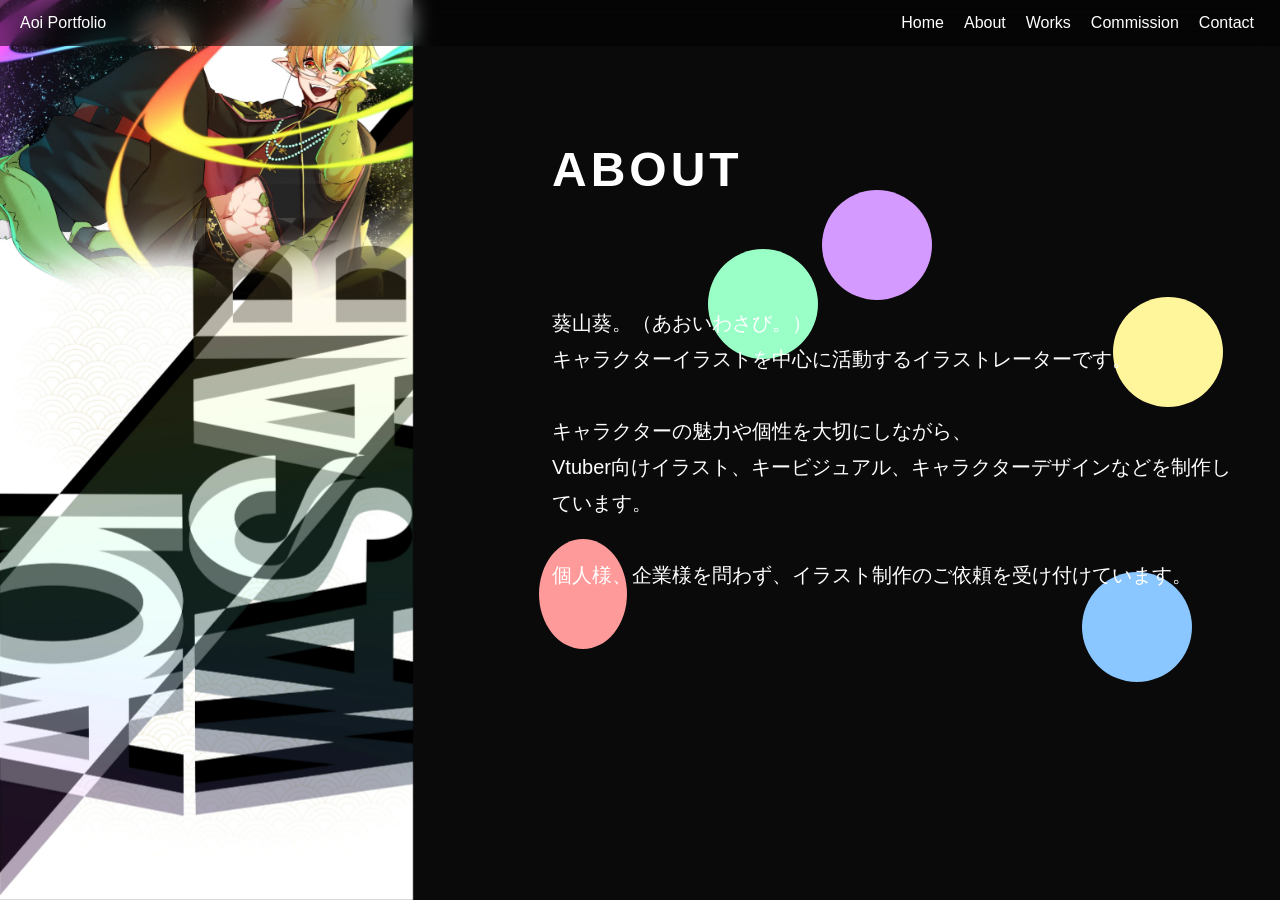
==== about.html @ e992e56d "Update about.html" ====
<!DOCTYPE html>
<html lang="ja">
<head>
<meta charset="UTF-8">
<title>Aoi Portfolio - About</title>
<meta name="viewport" content="width=device-width, initial-scale=1.0">

<style>
    body {
        margin: 0;
        padding-top: 70px;
        background: #0a0a0a;
        color: white;
        font-family: "Noto Sans JP", sans-serif;
        overflow: hidden;
    }

    header {
        position: fixed;
        top: 0;
        width: 100%;
        padding: 10px 20px;
        display: flex;
        justify-content: space-between;
        align-items: center;
        background: rgba(0,0,0,0.5);
        backdrop-filter: blur(10px);
        z-index: 1000;
        box-sizing: border-box;
    }

    nav {
        display: flex;
        gap: 8px;
        flex-wrap: wrap;
    }

    nav a {
        color: white;
        text-decoration: none;
        font-size: 16px;
        padding: 4px 6px;
        transition: 0.3s;
    }

    nav a:hover {
        color: black;
        background: white;
        border-radius: 4px;
    }

    .about-layout {
        display: grid;
        grid-template-columns: 40% 60%;
        height: calc(100vh - 70px);
    }

    .about-img {
        height: 100vh;
        width: auto;
        object-fit: contain;
        position: fixed;
        left: 0;
        top: 0;
    }

    .right-text {
        position: absolute;
        left: 40%;
        top: 70px;
        width: 60%;
        height: calc(100vh - 70px);
        padding: 40px;
        box-sizing: border-box;
        display: flex;
        flex-direction: column;
        justify-content: flex-start;
        gap: 20px;
    }

    .about-title {
        font-size: 48px;
        letter-spacing: 4px;
    }

    .about-desc {
        font-size: 20px;
        line-height: 1.8;
        white-space: pre-line;
    }

    /* ===== 玉 ===== */
    .ball {
        position: fixed;
        width: 110px;
        height: 110px;
        border-radius: 50%;
        z-index: -1;
        transition: transform 0.12s ease, left 1s ease, top 1s ease;
    }

    /* 柔らかい赤・青・黄・緑・紫 */
    .ball:nth-of-type(1) { background: #ff9a9a; }
    .ball:nth-of-type(2) { background: #8ac6ff; }
    .ball:nth-of-type(3) { background: #fff59a; }
    .ball:nth-of-type(4) { background: #9affc6; }
    .ball:nth-of-type(5) { background: #d59aff; }

    /* 反射時のぷにっと演出 */
    .ball.squash-x { transform: scaleX(0.8); }
    .ball.squash-y { transform: scaleY(0.8); }

    /* ===== ボタン化 ===== */
    .ball.to-button {
        z-index: 10;
        width: 120px;
        height: 45px;
        border-radius: 10px;
        color: black;
        font-weight: bold;
        display: flex;
        justify-content: center;
        align-items: center;
        cursor: pointer;
        transition: all 1s ease;
    }

    /* はじける演出 */
    .ball.pop {
        transform: scale(1.3);
    }
</style>
</head>

<body>

<header>
    <div>Aoi Portfolio</div>
    <nav>
        <a href="index.html">Home</a>
        <a href="about.html">About</a>
        <a href="works.html">Works</a>
        <a href="commission.html">Commission</a>
        <a href="contact.html">Contact</a>
    </nav>
</header>

<main class="about-layout">
    <img src="img/イラスト25.webp" class="about-img">

    <div class="right-text">
        <h1 class="about-title">ABOUT</h1>

        <p class="about-desc">
葵山葵。（あおいわさび。）
キャラクターイラストを中心に活動するイラストレーターです。

キャラクターの魅力や個性を大切にしながら、
Vtuber向けイラスト、キービジュアル、キャラクターデザインなどを制作しています。

個人様、企業様を問わず、イラスト制作のご依頼を受け付けています。
        </p>
    </div>
</main>

<!-- ===== 玉5つ ===== -->
<div class="ball" data-link="https://twitter.com"></div>
<div class="ball" data-link="https://www.instagram.com"></div>
<div class="ball" data-link="https://www.pixiv.net"></div>
<div class="ball" data-link="https://github.com"></div>
<div class="ball" data-link="https://skeb.jp"></div>

<script>
    const balls = document.querySelectorAll(".ball");
    let animationId = null;
    let timeout;

    /* ===== 反射枠の設定 ===== */
    const leftLimit = window.innerWidth * 0.40;
    const rightLimit = window.innerWidth;
    const topLimit = 0;
    const bottomLimit = window.innerHeight;

    const speeds = [];

    /* ★ 平常時の動き（前の完璧な動きに戻す） */
    balls.forEach((ball, i) => {
        let x = leftLimit + Math.random() * (rightLimit - leftLimit - 110);
        let y = Math.random() * (bottomLimit - 110);

        let vx = (Math.random() * 3 + 2) * (Math.random() < 0.5 ? -1 : 1);
        let vy = (Math.random() * 3 + 2) * (Math.random() < 0.5 ? -1 : 1);

        speeds.push({ x, y, vx, vy });

        ball.style.left = x + "px";
        ball.style.top = y + "px";
    });

    function animate() {
        balls.forEach((ball, i) => {
            let s = speeds[i];

            s.x += s.vx;
            s.y += s.vy;

            if (s.x < leftLimit) {
                s.x = leftLimit;
                s.vx *= -1;
                ball.classList.add("squash-x");
                setTimeout(() => ball.classList.remove("squash-x"), 120);
            }

            if (s.x > rightLimit - 110) {
                s.x = rightLimit - 110;
                s.vx *= -1;
                ball.classList.add("squash-x");
                setTimeout(() => ball.classList.remove("squash-x"), 120);
            }

            if (s.y < topLimit) {
                s.y = topLimit;
                s.vy *= -1;
                ball.classList.add("squash-y");
                setTimeout(() => ball.classList.remove("squash-y"), 120);
            }

            if (s.y > bottomLimit - 110) {
                s.y = bottomLimit - 110;
                s.vy *= -1;
                ball.classList.add("squash-y");
                setTimeout(() => ball.classList.remove("squash-y"), 120);
            }

            ball.style.left = s.x + "px";
            ball.style.top = s.y + "px";
        });

        animationId = requestAnimationFrame(animate);
    }

    animate();

    /* ===== ボタン化位置 ===== */
    const positions = [
        { left: "45vw", top: "75vh", label: "X" },
        { left: "55vw", top: "75vh", label: "Instagram" },
        { left: "65vw", top: "75vh", label: "Pixiv" },
        { left: "75vw", top: "75vh", label: "GitHub" },
        { left: "85vw", top: "75vh", label: "Skeb" }
    ];

    /* ===== クリックでボタン化（今の演出を維持） ===== */
    document.addEventListener("click", (e) => {
        if (e.target.closest("header") || e.target.closest(".about-img")) return;

        cancelAnimationFrame(animationId);

        balls.forEach((ball, i) => {
            ball.classList.add("pop");

            setTimeout(() => {
                ball.classList.remove("pop");
                ball.classList.add("to-button");

                const color = window.getComputedStyle(ball).backgroundColor;
                ball.style.backgroundColor = color;

                ball.style.left = positions[i].left;
                ball.style.top = positions[i].top;
                ball.textContent = positions[i].label;

                ball.onclick = () => {
                    window.open(ball.dataset.link, "_blank");
                };
            }, 150);
        });

        clearTimeout(timeout);
        timeout = setTimeout(() => {
            balls.forEach(ball => {
                ball.classList.remove("to-button");
                ball.textContent = "";
            });

            animate();
        }, 5000);
    });
</script>

</body>
</html>
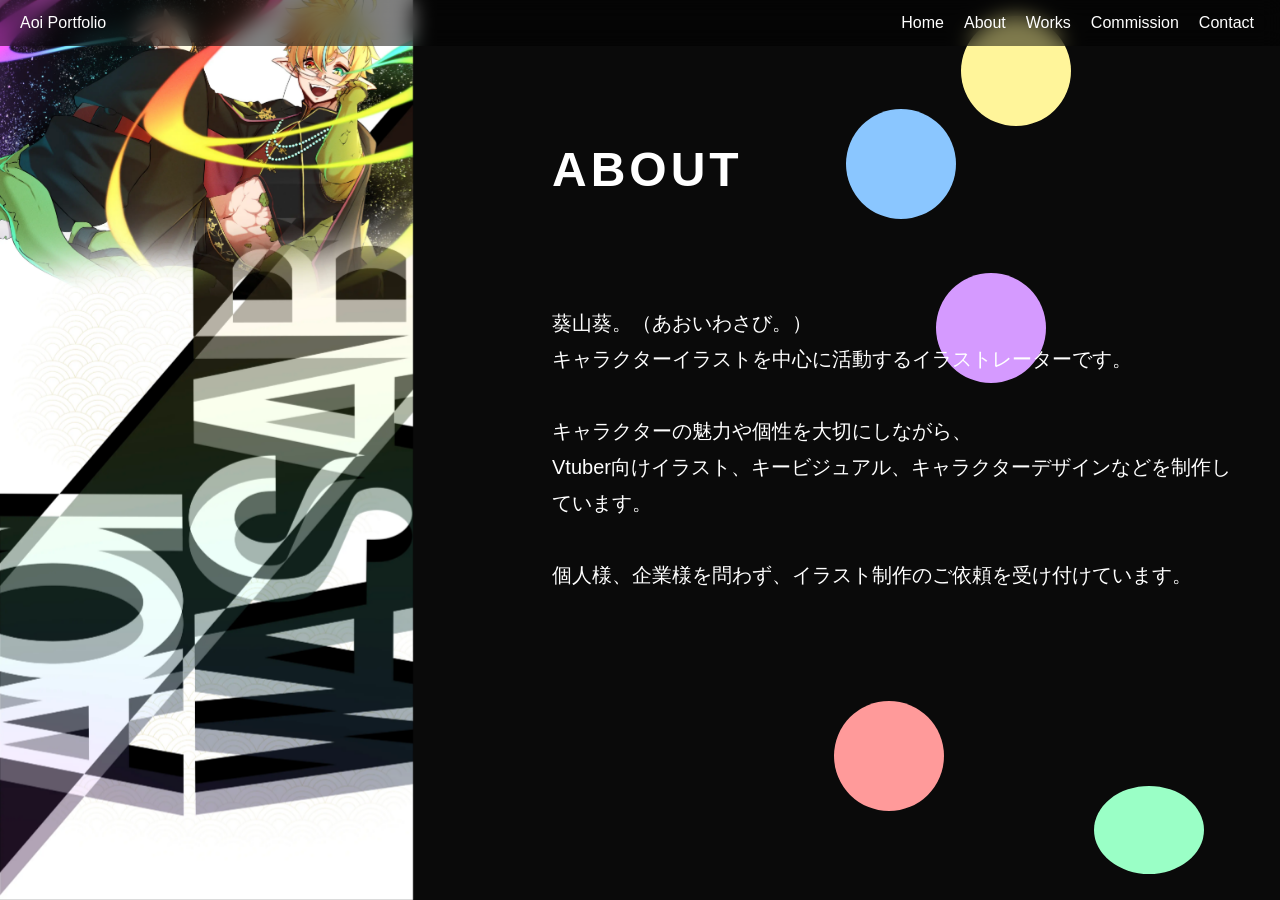
==== commit 49d1ae80: "Update about.html" ====
--- a/about.html
+++ b/about.html
@@ -89,14 +89,15 @@
         white-space: pre-line;
     }
 
-    /* ===== 玉 ===== */
+    /* ===== 玉（平常時：前の完璧な反射アニメーションに戻す） ===== */
     .ball {
         position: fixed;
         width: 110px;
         height: 110px;
         border-radius: 50%;
         z-index: -1;
-        transition: transform 0.12s ease, left 1s ease, top 1s ease;
+        /* ★ left/top への transition は消して、歪みだけに使う */
+        transition: transform 0.12s ease;
     }
 
     /* 柔らかい赤・青・黄・緑・紫 */
@@ -123,9 +124,10 @@
         align-items: center;
         cursor: pointer;
         transition: all 1s ease;
-    }
-
-    /* はじける演出 */
+        transform: none !important;
+    }
+
+    /* はじける演出（クリック時だけ） */
     .ball.pop {
         transform: scale(1.3);
     }
@@ -175,7 +177,7 @@
     let animationId = null;
     let timeout;
 
-    /* ===== 反射枠の設定 ===== */
+    /* ===== 反射枠（イラスト25以外かつ画面内） ===== */
     const leftLimit = window.innerWidth * 0.40;
     const rightLimit = window.innerWidth;
     const topLimit = 0;
@@ -183,7 +185,7 @@
 
     const speeds = [];
 
-    /* ★ 平常時の動き（前の完璧な動きに戻す） */
+    // ★ 平常時の動き：前に「完璧」と言ってくれた反射アニメーションそのまま
     balls.forEach((ball, i) => {
         let x = leftLimit + Math.random() * (rightLimit - leftLimit - 110);
         let y = Math.random() * (bottomLimit - 110);
@@ -250,7 +252,7 @@
         { left: "85vw", top: "75vh", label: "Skeb" }
     ];
 
-    /* ===== クリックでボタン化（今の演出を維持） ===== */
+    /* ===== クリックでボタン化（今の演出そのまま） ===== */
     document.addEventListener("click", (e) => {
         if (e.target.closest("header") || e.target.closest(".about-img")) return;
 
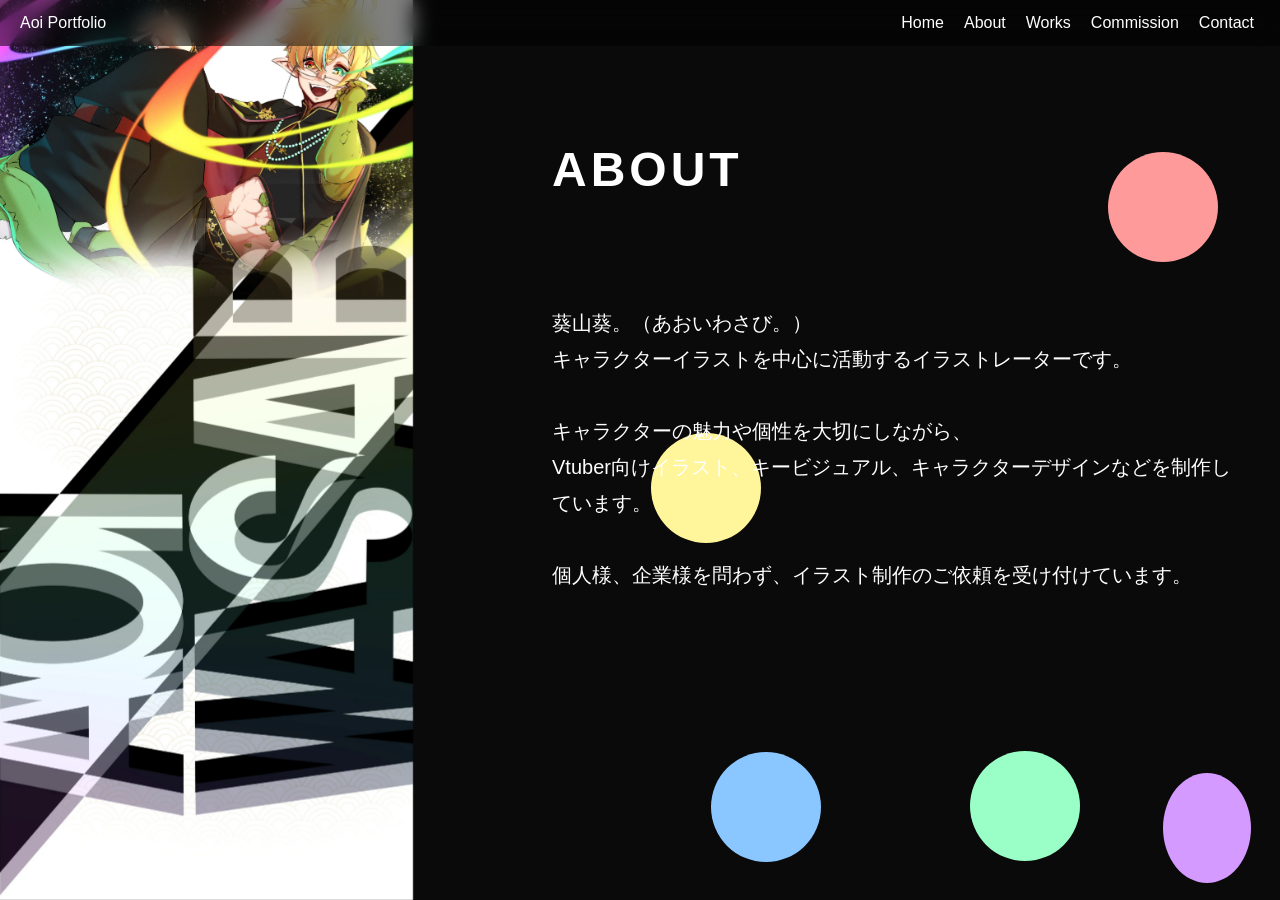
==== commit 192e701c: "Update about.html" ====
--- a/about.html
+++ b/about.html
@@ -126,6 +126,13 @@
         transition: all 1s ease;
         transform: none !important;
     }
+    /* ===== ボタンにマウスが重なった時の演出 ===== */
+.ball.to-button:hover {
+    transform: scale(1.08);
+    box-shadow: 0 0 20px rgba(255,255,255,0.6);
+    transition: transform 0.25s ease, box-shadow 0.25s ease;
+}
+
 
     /* はじける演出（クリック時だけ） */
     .ball.pop {
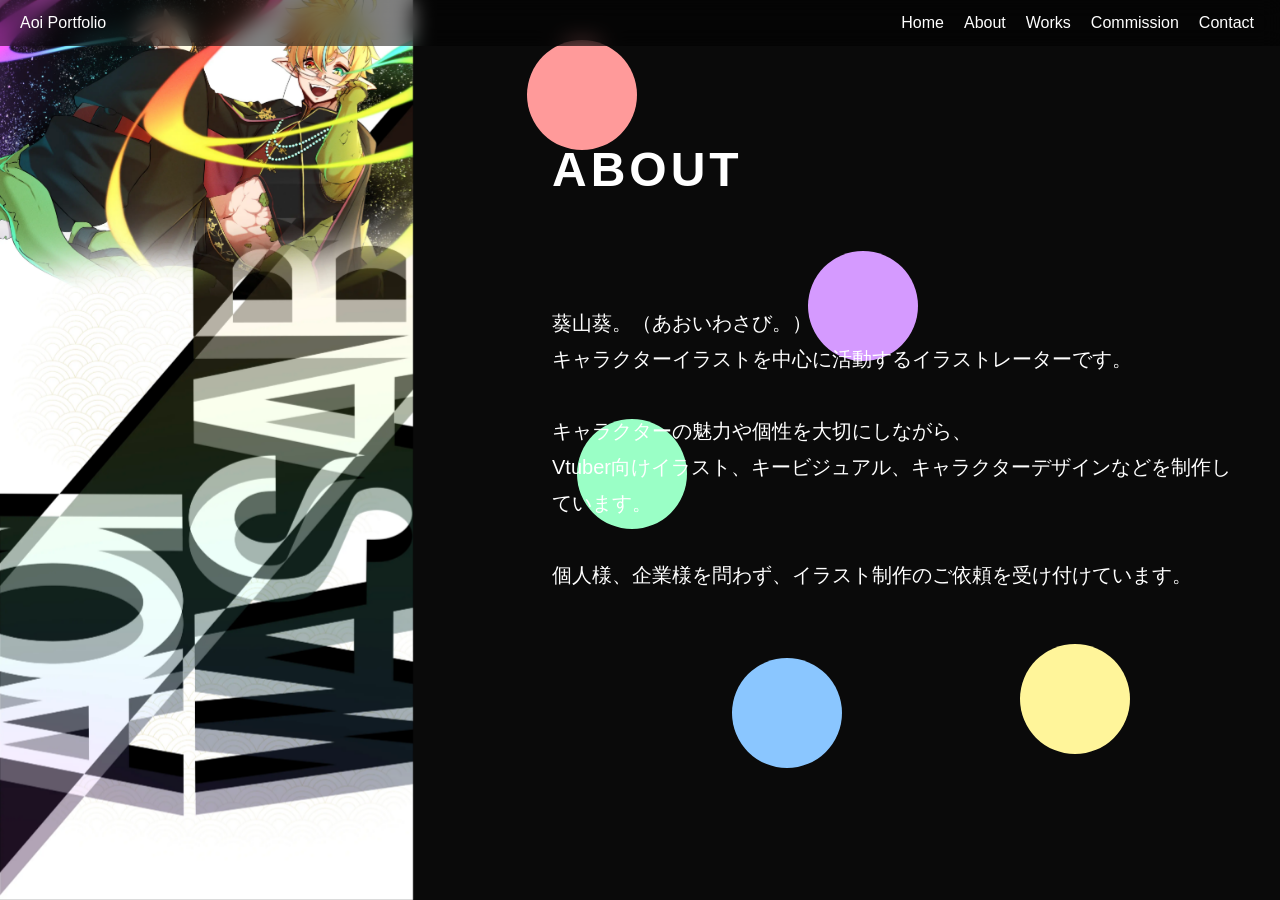
==== commit 7ca74016: "Update about.html" ====
--- a/about.html
+++ b/about.html
@@ -288,11 +288,18 @@
         clearTimeout(timeout);
         timeout = setTimeout(() => {
             balls.forEach(ball => {
-                ball.classList.remove("to-button");
-                ball.textContent = "";
+                /* ★ ボタン → 玉に戻るときの演出 */
+        ball.classList.add("unpop");
+
+        setTimeout(() => {
+            ball.classList.remove("to-button");
+            ball.classList.remove("unpop");
+            ball.textContent = "";
+        }, 250); // 演出が終わるタイミング
+                
             });
 
-            animate();
+            animate();// ★ 元の反射アニメーションに復帰
         }, 5000);
     });
 </script>
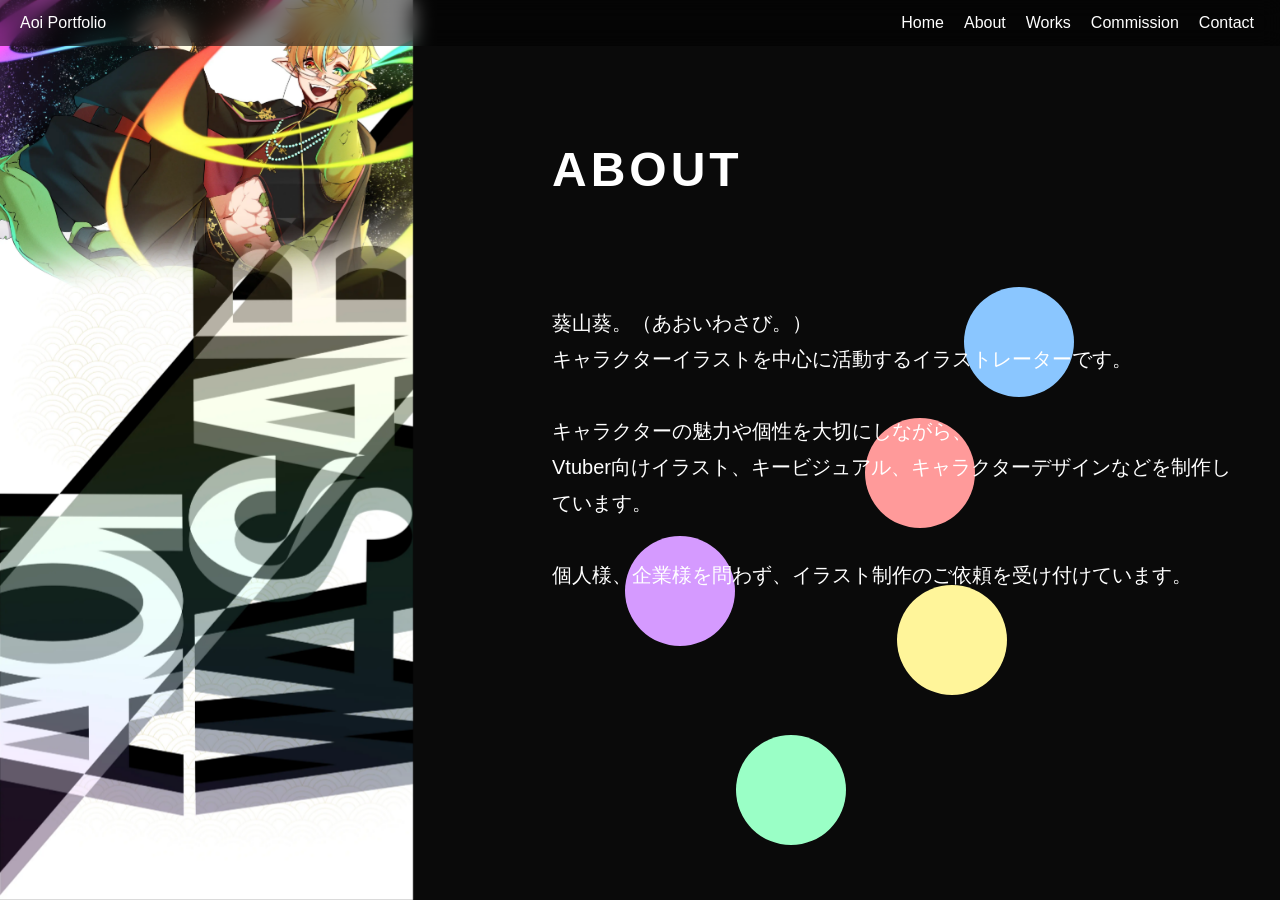
==== commit 23f1387e: "Update about.html" ====
--- a/about.html
+++ b/about.html
@@ -295,7 +295,7 @@
             ball.classList.remove("to-button");
             ball.classList.remove("unpop");
             ball.textContent = "";
-        }, 250); // 演出が終わるタイミング
+        }, 450); // 演出が終わるタイミング
                 
             });
 
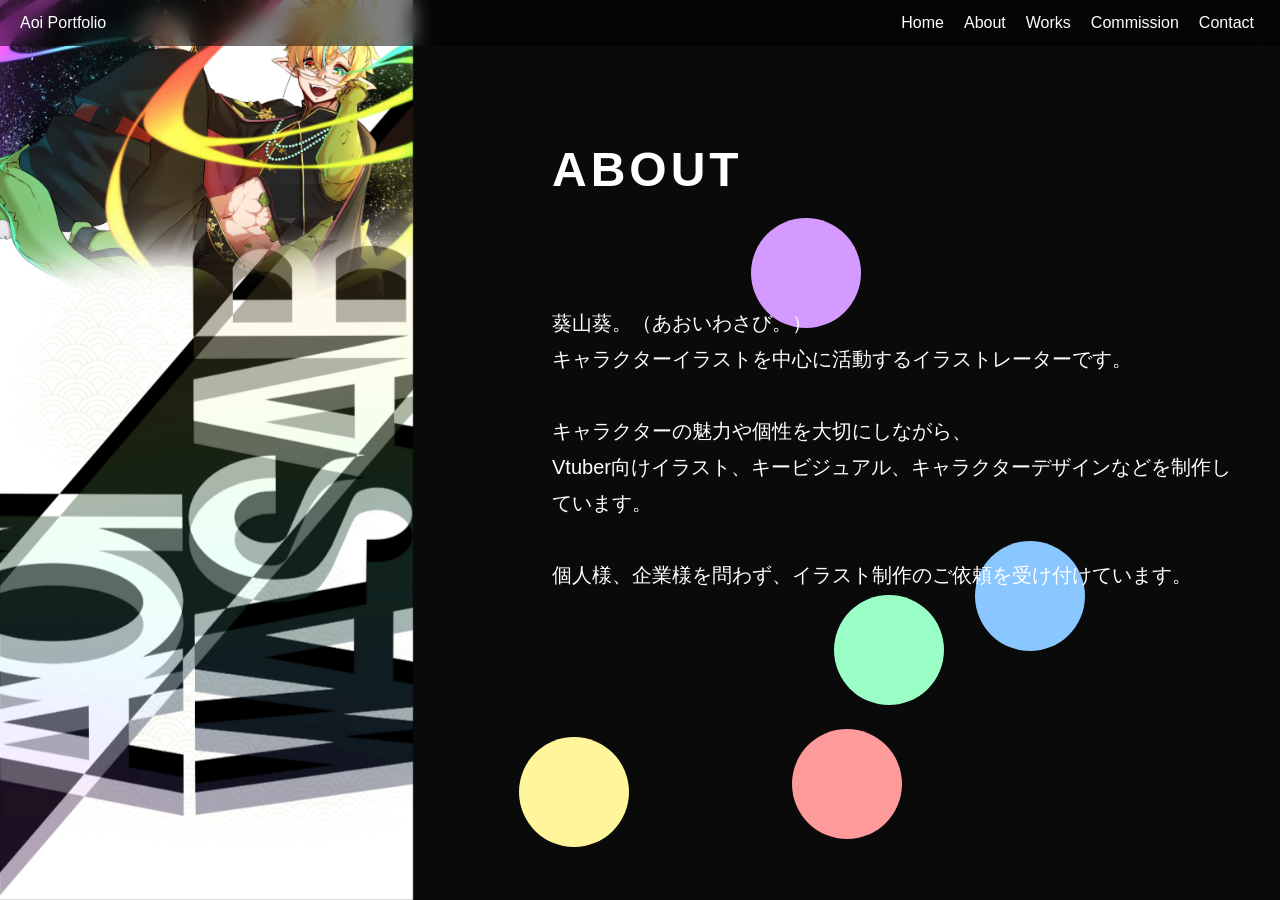
==== commit e44d40c9: "Update about.html" ====
--- a/about.html
+++ b/about.html
@@ -89,25 +89,22 @@
         white-space: pre-line;
     }
 
-    /* ===== 玉（平常時：前の完璧な反射アニメーションに戻す） ===== */
+    /* ===== 玉 ===== */
     .ball {
         position: fixed;
         width: 110px;
         height: 110px;
         border-radius: 50%;
         z-index: -1;
-        /* ★ left/top への transition は消して、歪みだけに使う */
         transition: transform 0.12s ease;
     }
 
-    /* 柔らかい赤・青・黄・緑・紫 */
     .ball:nth-of-type(1) { background: #ff9a9a; }
     .ball:nth-of-type(2) { background: #8ac6ff; }
     .ball:nth-of-type(3) { background: #fff59a; }
     .ball:nth-of-type(4) { background: #9affc6; }
     .ball:nth-of-type(5) { background: #d59aff; }
 
-    /* 反射時のぷにっと演出 */
     .ball.squash-x { transform: scaleX(0.8); }
     .ball.squash-y { transform: scaleY(0.8); }
 
@@ -126,18 +123,28 @@
         transition: all 1s ease;
         transform: none !important;
     }
-    /* ===== ボタンにマウスが重なった時の演出 ===== */
-.ball.to-button:hover {
-    transform: scale(1.08);
-    box-shadow: 0 0 20px rgba(255,255,255,0.6);
-    transition: transform 0.25s ease, box-shadow 0.25s ease;
-}
-
-
-    /* はじける演出（クリック時だけ） */
+
+    .ball.to-button:hover {
+        transform: scale(1.08);
+        box-shadow: 0 0 20px rgba(255,255,255,0.6);
+        transition: transform 0.25s ease, box-shadow 0.25s ease;
+    }
+
     .ball.pop {
         transform: scale(1.3);
     }
+
+    /* ===== ③ 玉が一瞬光る案内演出 ===== */
+    @keyframes hintGlow {
+        0% { box-shadow: 0 0 0 rgba(255,255,255,0); }
+        50% { box-shadow: 0 0 25px rgba(255,255,255,0.55); }
+        100% { box-shadow: 0 0 0 rgba(255,255,255,0); }
+    }
+
+    .ball.hint-glow {
+        animation: hintGlow 3s ease-in-out infinite;
+    }
+
 </style>
 </head>
 
@@ -184,7 +191,6 @@
     let animationId = null;
     let timeout;
 
-    /* ===== 反射枠（イラスト25以外かつ画面内） ===== */
     const leftLimit = window.innerWidth * 0.40;
     const rightLimit = window.innerWidth;
     const topLimit = 0;
@@ -192,7 +198,9 @@
 
     const speeds = [];
 
-    // ★ 平常時の動き：前に「完璧」と言ってくれた反射アニメーションそのまま
+    /* ★ hint-glow を最初の玉だけに付ける（案内） */
+    balls[0].classList.add("hint-glow");
+
     balls.forEach((ball, i) => {
         let x = leftLimit + Math.random() * (rightLimit - leftLimit - 110);
         let y = Math.random() * (bottomLimit - 110);
@@ -250,7 +258,6 @@
 
     animate();
 
-    /* ===== ボタン化位置 ===== */
     const positions = [
         { left: "45vw", top: "75vh", label: "X" },
         { left: "55vw", top: "75vh", label: "Instagram" },
@@ -259,11 +266,13 @@
         { left: "85vw", top: "75vh", label: "Skeb" }
     ];
 
-    /* ===== クリックでボタン化（今の演出そのまま） ===== */
     document.addEventListener("click", (e) => {
         if (e.target.closest("header") || e.target.closest(".about-img")) return;
 
         cancelAnimationFrame(animationId);
+
+        /* ★ ボタン化時は hint-glow を消す */
+        balls.forEach(ball => ball.classList.remove("hint-glow"));
 
         balls.forEach((ball, i) => {
             ball.classList.add("pop");
@@ -288,18 +297,19 @@
         clearTimeout(timeout);
         timeout = setTimeout(() => {
             balls.forEach(ball => {
-                /* ★ ボタン → 玉に戻るときの演出 */
-        ball.classList.add("unpop");
-
-        setTimeout(() => {
-            ball.classList.remove("to-button");
-            ball.classList.remove("unpop");
-            ball.textContent = "";
-        }, 450); // 演出が終わるタイミング
-                
+                ball.classList.add("unpop");
+
+                setTimeout(() => {
+                    ball.classList.remove("to-button");
+                    ball.classList.remove("unpop");
+                    ball.textContent = "";
+                }, 450);
             });
 
-            animate();// ★ 元の反射アニメーションに復帰
+            /* ★ 玉に戻ったら hint-glow 復活 */
+            balls[0].classList.add("hint-glow");
+
+            animate();
         }, 5000);
     });
 </script>
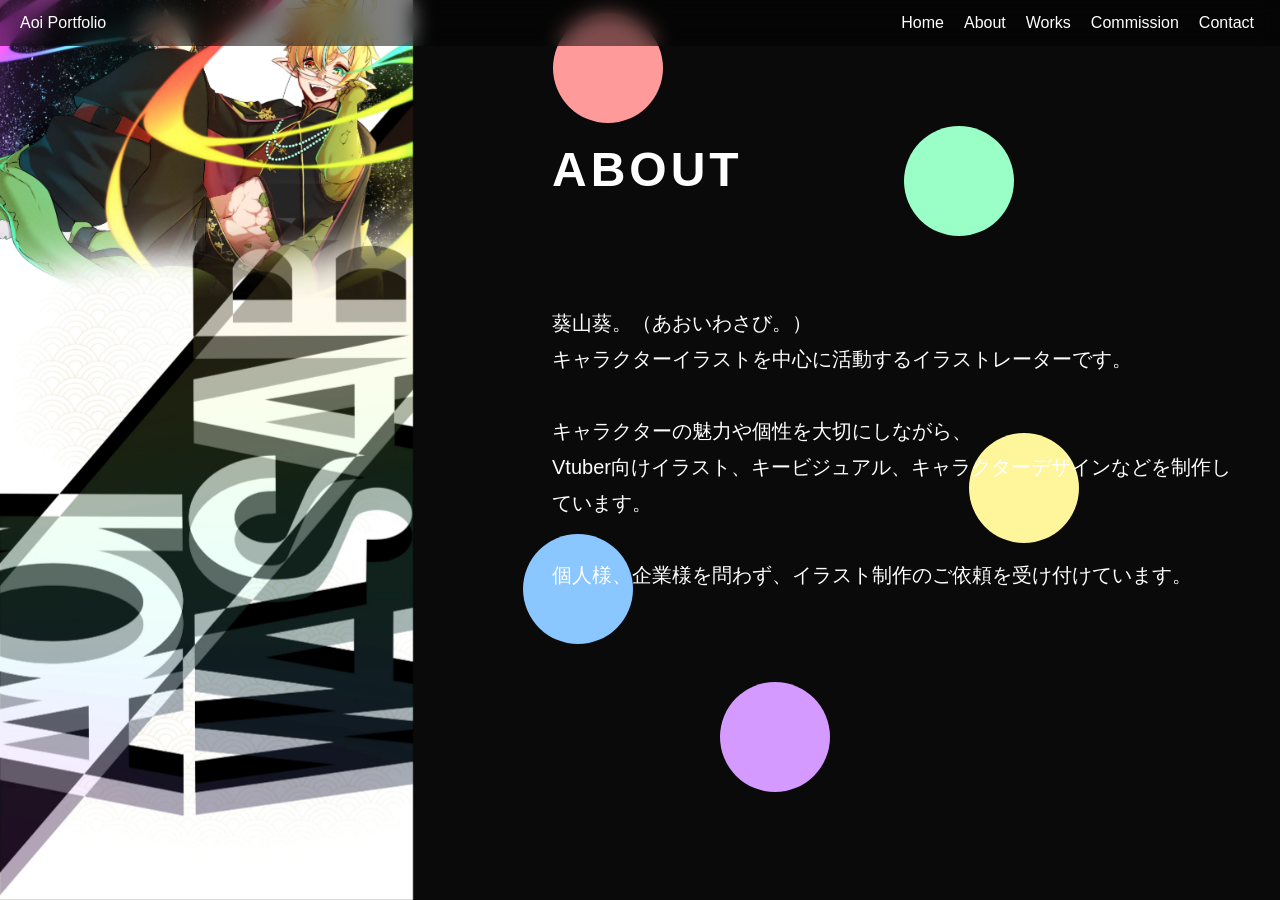
==== commit 596d833a: "Update about.html" ====
--- a/about.html
+++ b/about.html
@@ -134,7 +134,14 @@
         transform: scale(1.3);
     }
 
-    /* ===== ③ 玉が一瞬光る案内演出 ===== */
+    /* ===== ボタン → 玉に戻る演出 ===== */
+    .ball.unpop {
+        transform: scale(0.7);
+        opacity: 0.5;
+        transition: transform 0.45s ease, opacity 0.45s ease;
+    }
+
+    /* ===== ランダム点滅（案内演出） ===== */
     @keyframes hintGlow {
         0% { box-shadow: 0 0 0 rgba(255,255,255,0); }
         50% { box-shadow: 0 0 25px rgba(255,255,255,0.55); }
@@ -198,9 +205,17 @@
 
     const speeds = [];
 
-    /* ★ hint-glow を最初の玉だけに付ける（案内） */
-    balls[0].classList.add("hint-glow");
-
+    /* ===== ランダム点滅（案内） ===== */
+    function setRandomHintGlow() {
+        balls.forEach(ball => ball.classList.remove("hint-glow"));
+        const randomIndex = Math.floor(Math.random() * balls.length);
+        balls[randomIndex].classList.add("hint-glow");
+    }
+
+    /* 初期案内 */
+    setRandomHintGlow();
+
+    /* ===== 平常時の反射アニメーション ===== */
     balls.forEach((ball, i) => {
         let x = leftLimit + Math.random() * (rightLimit - leftLimit - 110);
         let y = Math.random() * (bottomLimit - 110);
@@ -258,6 +273,7 @@
 
     animate();
 
+    /* ===== ボタン化位置 ===== */
     const positions = [
         { left: "45vw", top: "75vh", label: "X" },
         { left: "55vw", top: "75vh", label: "Instagram" },
@@ -266,12 +282,13 @@
         { left: "85vw", top: "75vh", label: "Skeb" }
     ];
 
+    /* ===== クリックでボタン化 ===== */
     document.addEventListener("click", (e) => {
         if (e.target.closest("header") || e.target.closest(".about-img")) return;
 
         cancelAnimationFrame(animationId);
 
-        /* ★ ボタン化時は hint-glow を消す */
+        /* ボタン化中は案内消す */
         balls.forEach(ball => ball.classList.remove("hint-glow"));
 
         balls.forEach((ball, i) => {
@@ -306,8 +323,8 @@
                 }, 450);
             });
 
-            /* ★ 玉に戻ったら hint-glow 復活 */
-            balls[0].classList.add("hint-glow");
+            /* 玉に戻ったら案内復活（ランダム） */
+            setRandomHintGlow();
 
             animate();
         }, 5000);
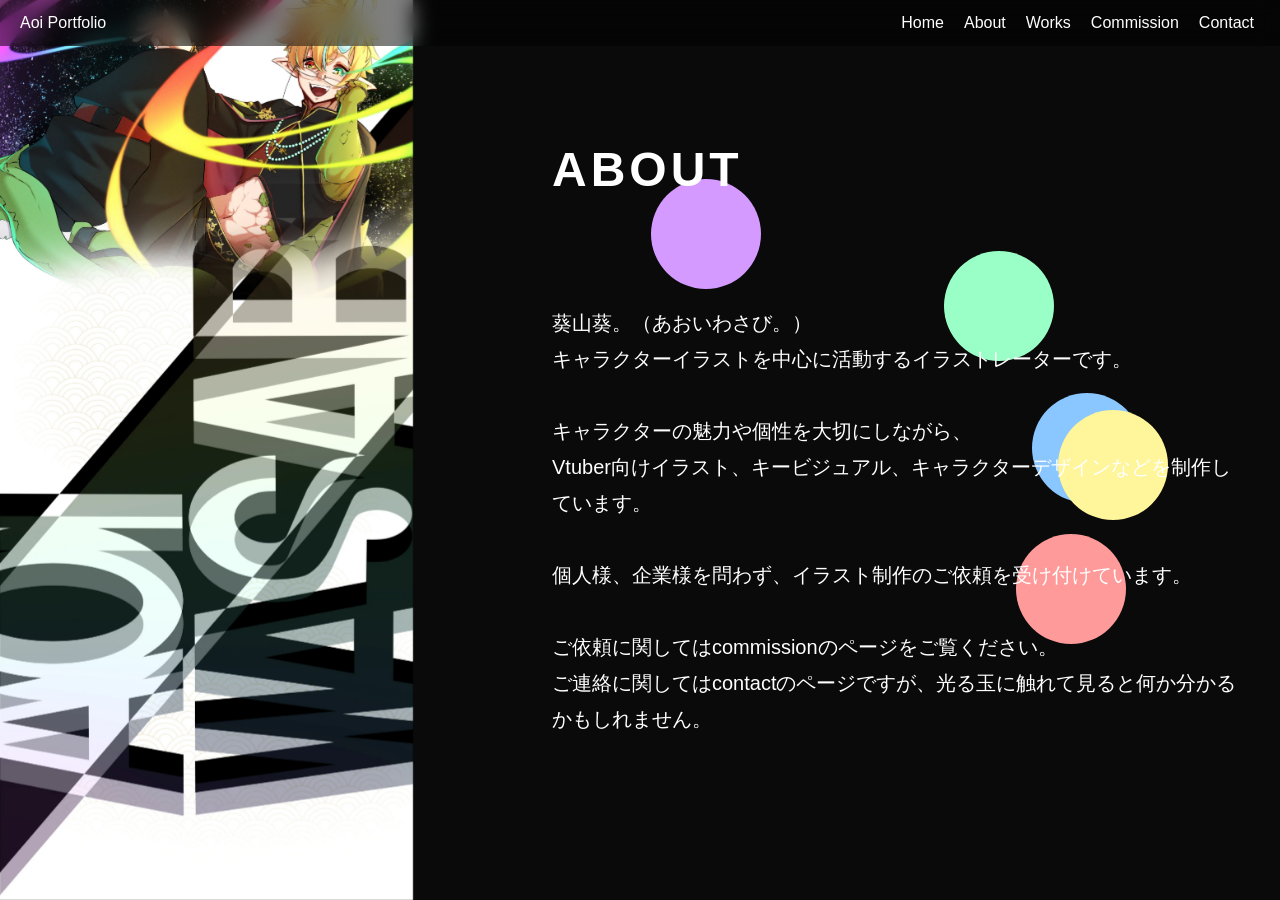
==== commit ba817cd8: "Update about.html" ====
--- a/about.html
+++ b/about.html
@@ -182,6 +182,9 @@
 Vtuber向けイラスト、キービジュアル、キャラクターデザインなどを制作しています。
 
 個人様、企業様を問わず、イラスト制作のご依頼を受け付けています。
+
+ご依頼に関してはcommissionのページをご覧ください。
+ご連絡に関してはcontactのページですが、光る玉に触れて見ると何か分かるかもしれません。
         </p>
     </div>
 </main>
